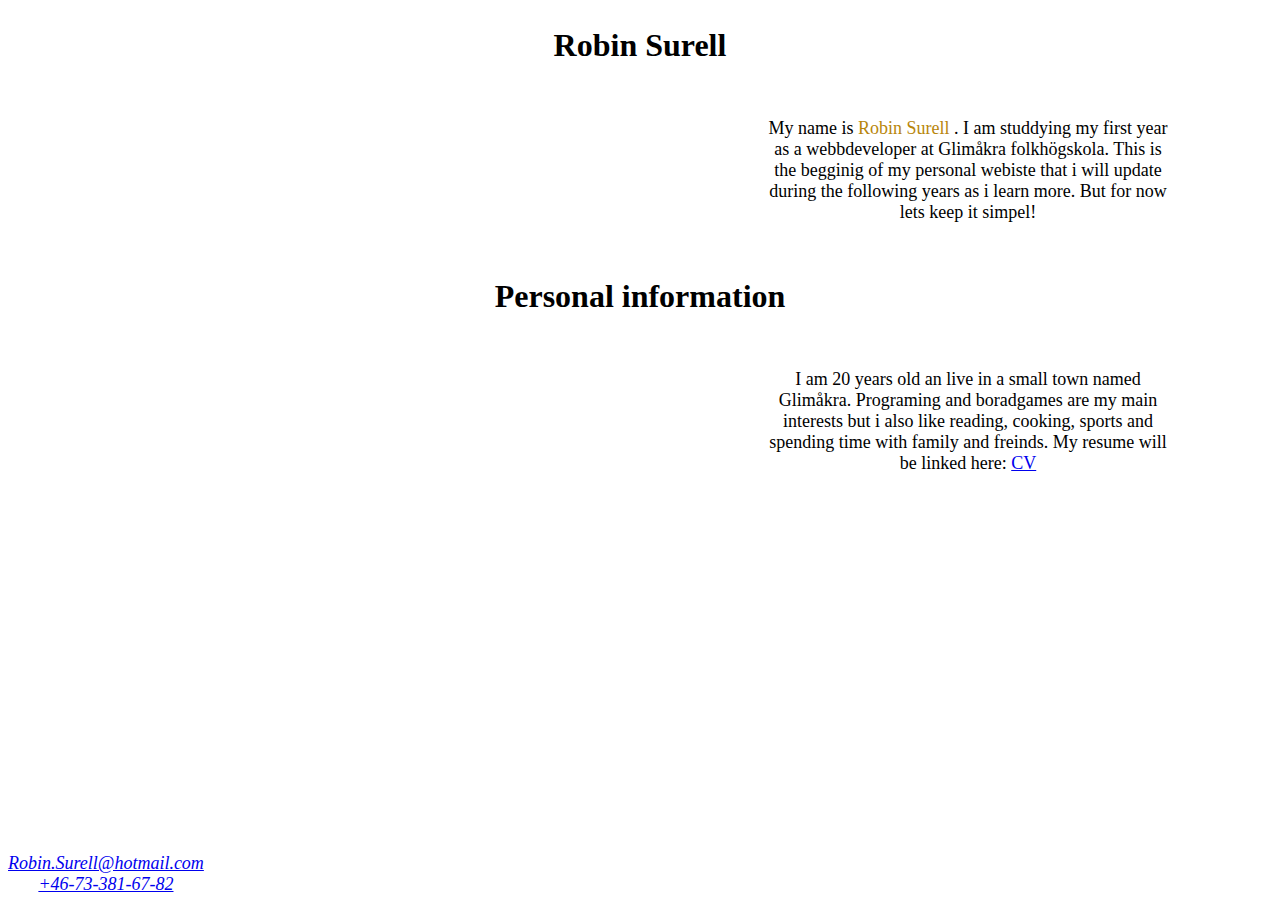
==== index.html @ 14194144 "Added links and contactinformation" ====
<!DOCTYPE html>
<html lang="en">

<head>
    <meta charset="UTF-8">
    <meta http-equiv="X-UA-Compatible" content="IE=edge">
    <meta name="viewport" content="width=device-width, initial-scale=1.0">
    <title>My personal website</title>
    <style>
        .h1 {

            font-family: 'Times New Roman', Times, serif;
            font-size: xx-large;
            text-align: center;
            margin-top: 50 px;


        }

        .p {
            font-family: 'Times New Roman', Times, serif;
            font-size: large;
            text-align: center;
        }

        .div {
            width: 400px;
            padding: 10px;
            margin: 20px;
            border: 15px cadetblue;
            margin-left: 750px;


        }

        .h2 {
            font-family: 'Times New Roman', Times, serif;
            font-size: xx-large;
            text-align: center;

        }

        .bottom {
            text-align: center;
            font-family: 'Times New Roman', Times, serif;
            font-size: large;
            position: absolute;
            bottom: 5px;
        }
    </style>
</head>

<body>

    <h2 class="h2">Robin Surell</h2>
    <div class="div">
        <p class="p">My name is <span style="color:darkgoldenrod">Robin Surell</span> . I am studdying my first year as
            a webbdeveloper at Glimåkra folkhögskola. This is the begginig of my personal webiste that i will update
            during the following years as i learn more. But for now lets keep it simpel! </p>
    </div>

    <h2 class="h2">Personal information</h2>

    <div class="div">
        <p class="p">I am 20 years old an live in a small town named Glimåkra. Programing and boradgames are my main interests but i also
            like reading, cooking, sports and spending time with family and freinds. My resume will be linked here: <a href="documents/CV kopia.docx" title="note! This will download the Document">CV</a></p>
    </div>





    <div>
        
        <address class="bottom">
            <a href="robin.surell@hotmail.com">Robin.Surell@hotmail.com</a>
            <br>
            <a href="+46-73-381-67-82">+46-73-381-67-82</a>
        </address>
    </div>
    

</body>

</html>
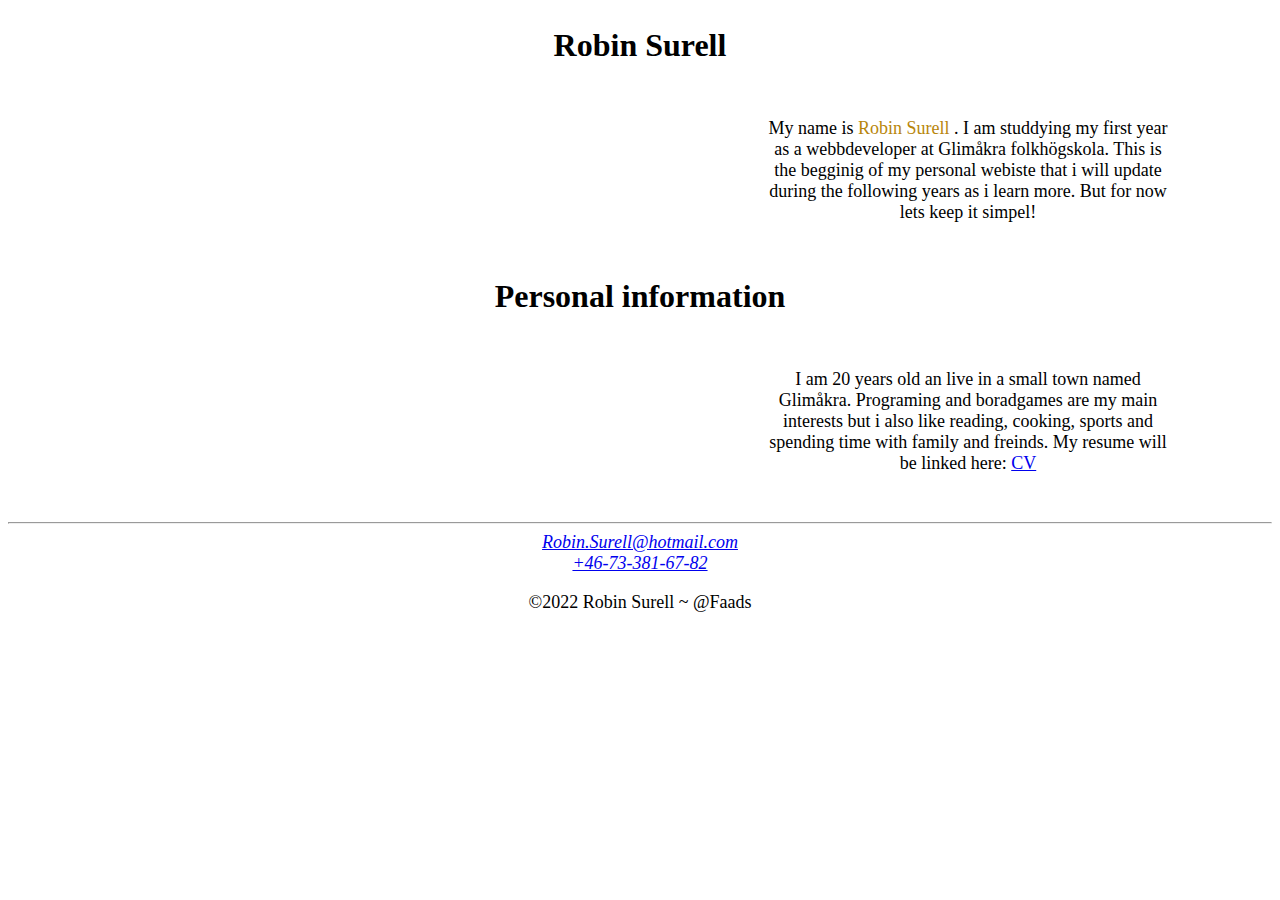
==== commit 89d201ba: "added a footer" ====
--- a/index.html
+++ b/index.html
@@ -44,9 +44,9 @@
             text-align: center;
             font-family: 'Times New Roman', Times, serif;
             font-size: large;
-            position: absolute;
-            bottom: 5px;
+              
         }
+        
     </style>
 </head>
 
@@ -62,23 +62,30 @@
     <h2 class="h2">Personal information</h2>
 
     <div class="div">
-        <p class="p">I am 20 years old an live in a small town named Glimåkra. Programing and boradgames are my main interests but i also
-            like reading, cooking, sports and spending time with family and freinds. My resume will be linked here: <a href="documents/CV kopia.docx" title="note! This will download the Document">CV</a></p>
+        <p class="p">I am 20 years old an live in a small town named Glimåkra. Programing and boradgames are my main
+            interests but i also
+            like reading, cooking, sports and spending time with family and freinds. My resume will be linked here: <a
+                href="documents/CV kopia.docx" title="note! This will download the Document">CV</a></p>
     </div>
 
 
 
 
 
-    <div>
-        
+
+
+    <hr>
+
+    <footer>
         <address class="bottom">
             <a href="robin.surell@hotmail.com">Robin.Surell@hotmail.com</a>
             <br>
             <a href="+46-73-381-67-82">+46-73-381-67-82</a>
         </address>
-    </div>
-    
+
+
+        <p class="bottom"> &copy;2022 Robin Surell ~ @Faads</p>
+    </footer>
 
 </body>
 
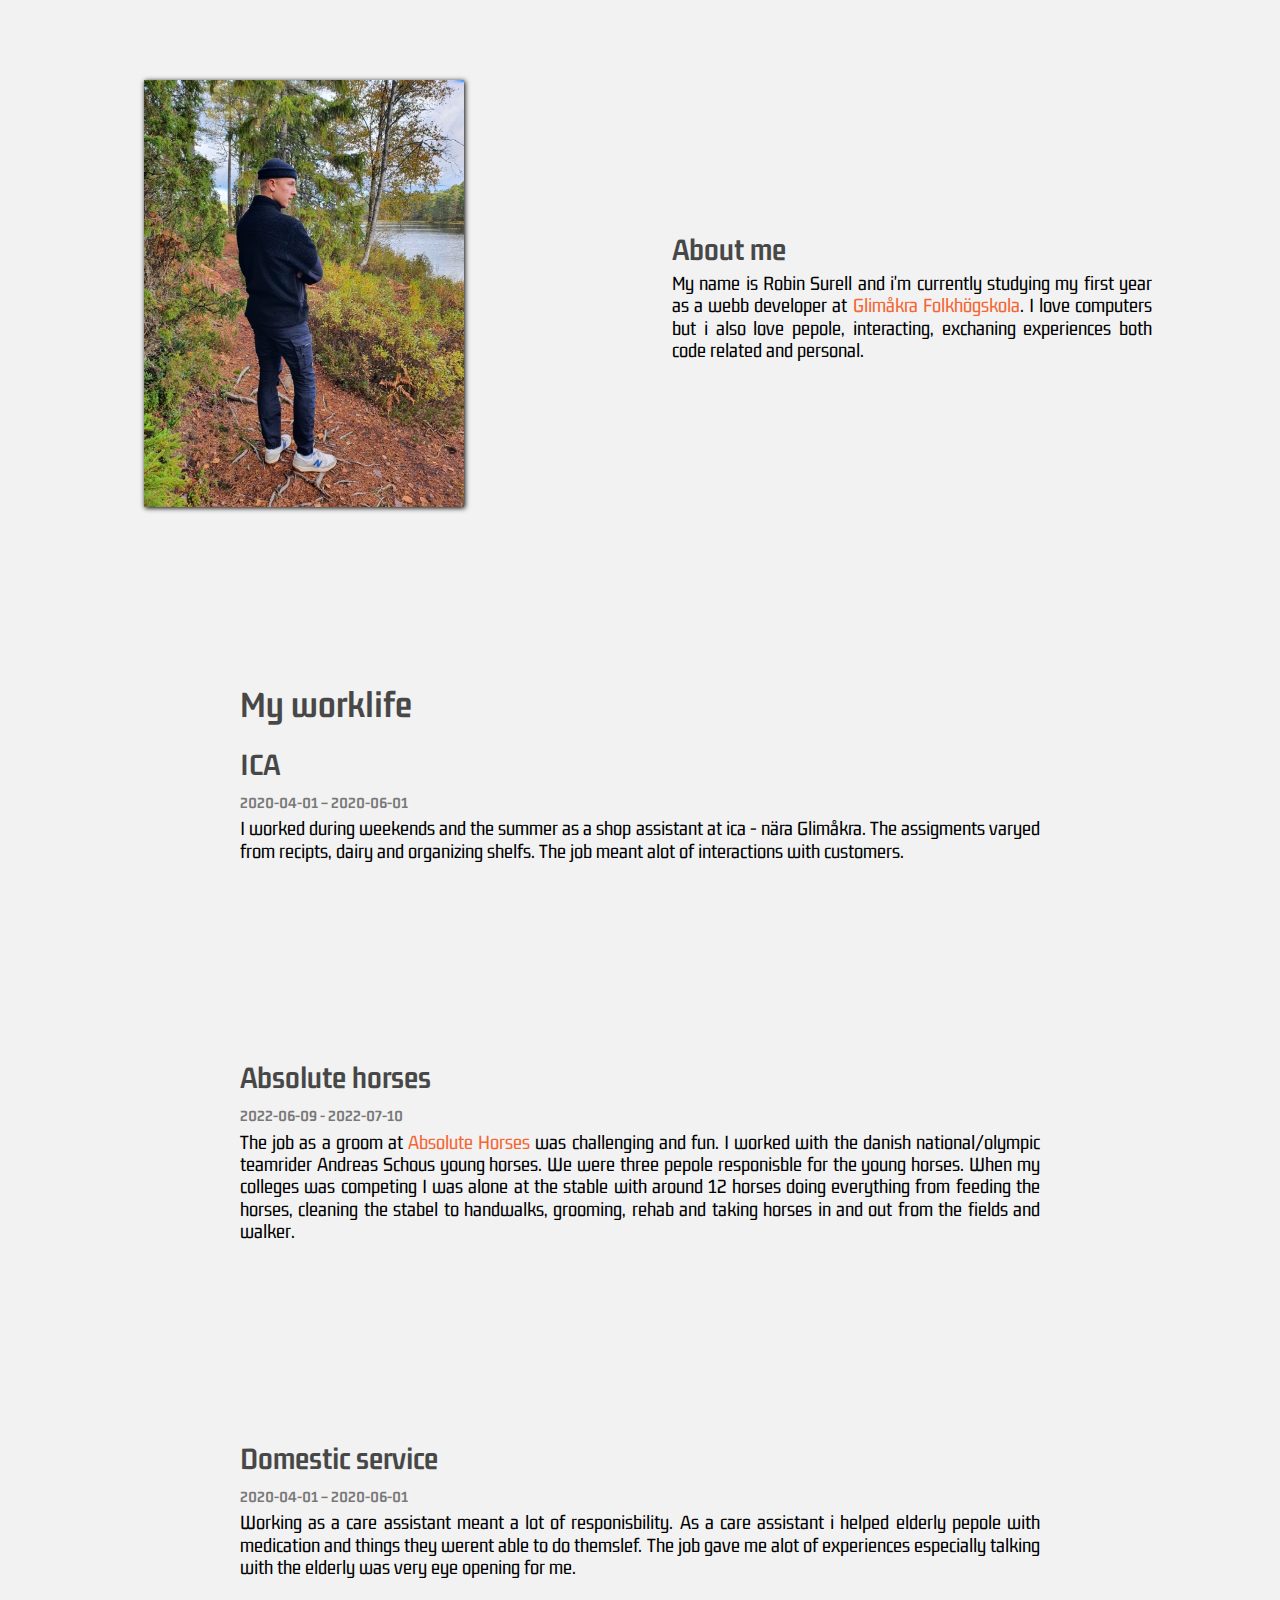
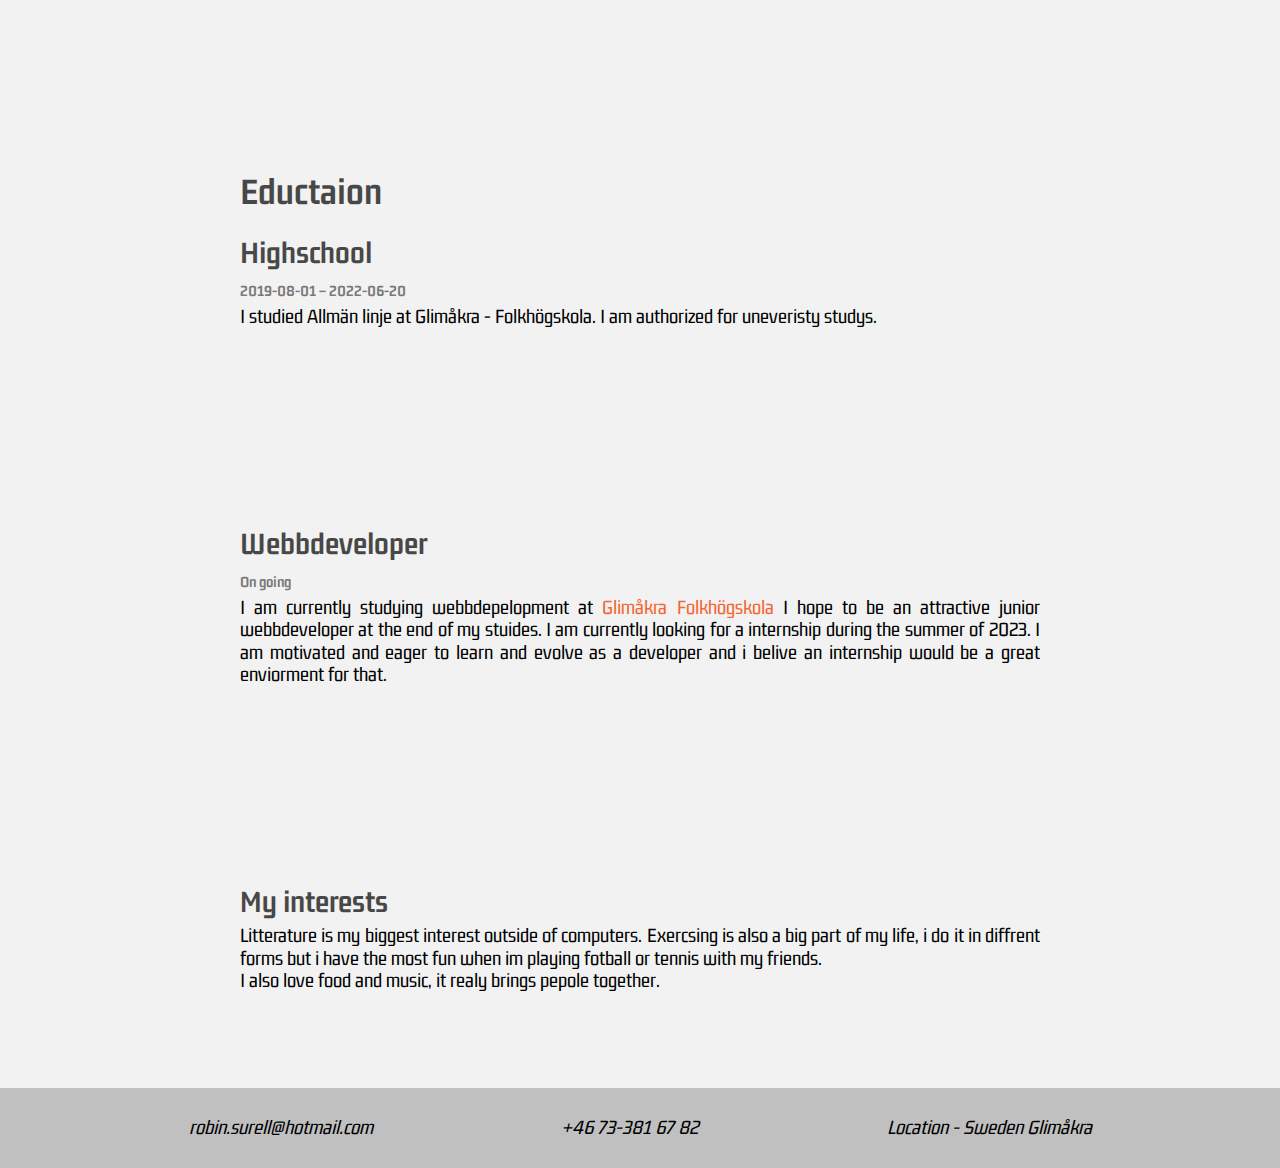
==== commit 44703c05: "final changes" ====
--- a/index.html
+++ b/index.html
@@ -5,86 +5,127 @@
     <meta charset="UTF-8">
     <meta http-equiv="X-UA-Compatible" content="IE=edge">
     <meta name="viewport" content="width=device-width, initial-scale=1.0">
-    <title>My personal website</title>
+    <title>Robin Surell</title>
+    <link rel="stylesheet" href="reset.css">
+    <link rel="stylesheet" href="css/style.css">
+
     <style>
-        .h1 {
+        @import url('https://fonts.googleapis.com/css2?family=Gemunu+Libre&display=swap');
 
-            font-family: 'Times New Roman', Times, serif;
-            font-size: xx-large;
-            text-align: center;
-            margin-top: 50 px;
-
-
+        body * {
+            font-family: 'Gemunu Libre', sans-serif;
         }
-
-        .p {
-            font-family: 'Times New Roman', Times, serif;
-            font-size: large;
-            text-align: center;
-        }
-
-        .div {
-            width: 400px;
-            padding: 10px;
-            margin: 20px;
-            border: 15px cadetblue;
-            margin-left: 750px;
-
-
-        }
-
-        .h2 {
-            font-family: 'Times New Roman', Times, serif;
-            font-size: xx-large;
-            text-align: center;
-
-        }
-
-        .bottom {
-            text-align: center;
-            font-family: 'Times New Roman', Times, serif;
-            font-size: large;
-              
-        }
-        
     </style>
-</head>
 
 <body>
 
-    <h2 class="h2">Robin Surell</h2>
-    <div class="div">
-        <p class="p">My name is <span style="color:darkgoldenrod">Robin Surell</span> . I am studdying my first year as
-            a webbdeveloper at Glimåkra folkhögskola. This is the begginig of my personal webiste that i will update
-            during the following years as i learn more. But for now lets keep it simpel! </p>
-    </div>
+    <header>
 
-    <h2 class="h2">Personal information</h2>
+        <div class="headerContainer">
 
-    <div class="div">
-        <p class="p">I am 20 years old an live in a small town named Glimåkra. Programing and boradgames are my main
-            interests but i also
-            like reading, cooking, sports and spending time with family and freinds. My resume will be linked here: <a
-                href="documents/CV kopia.docx" title="note! This will download the Document">CV</a></p>
-    </div>
+            <img src="documents/me.jpg" alt="En bild på mig i skogen">
+
+            <article class="headerChild">
+                <h3>About me</h3>
+                <p class="hero">My name is Robin Surell and i'm currently studying my first year as a webb developer at
+                    <a href="https://glimnet.se/pages/studera-hos-oss?id=216" target="_blank">Glimåkra Folkhögskola</a>.
+                    I love computers but i also love pepole, interacting, exchaning experiences both code related and
+                    personal.
+                </p>
+            </article>
+
+        </div>
+
+    </header>
+
+    <main>
+
+
+
+        <div class="headerContainer">
+            <article class="headerChild">
+                <h2>My worklife</h2>
+                <h3 class="upperCase">ica</h3>
+                <h4>2020-04-01 – 2020-06-01</h4>
+                <p>I worked during weekends and the summer as a shop assistant at ica - nära Glimåkra. The assigments
+                    varyed from recipts, dairy and organizing shelfs. The job meant alot of interactions with customers.
+                </p>
+            </article>
+        </div>
+
+        <div class="headerContainer">
+            <article class="headerChild">
+                <h3>Absolute horses</h3>
+                <h4>2022-06-09 - 2022-07-10</h4>
+                <p>The job as a groom at <a href="https://www.absolutehorses.dk/" target="_blank">Absolute Horses</a>
+                    was challenging
+                    and fun. I worked with the danish national/olympic teamrider Andreas Schous young horses. We were
+                    three pepole responisble for the young horses. When my colleges was competing I was alone at the
+                    stable with around 12 horses doing everything from feeding the horses, cleaning the stabel to
+                    handwalks, grooming, rehab and taking horses in and out from the fields and walker.</p>
+            </article>
+        </div>
+
+        <div class="headerContainer">
+            <article class="headerChild">
+                <h3>Domestic service</h3>
+                <h4>2020-04-01 – 2020-06-01</h4>
+                <p>Working as a care assistant meant a lot of responisbility. As a care assistant i helped elderly
+                    pepole
+                    with medication and things they werent able to do themslef. The job gave me alot of experiences
+                    especially talking with the elderly was very eye opening for me.</p>
+            </article>
+        </div>
+
+        <div class="headerContainer">
+            <article class="headerChild">
+                <h2>Eductaion</h2>
+                <h3>Highschool</h3>
+                <h4>2019-08-01 – 2022-06-20</h4>
+                <p>I studied Allmän linje at Glimåkra - Folkhögskola. I am authorized for uneveristy studys.</p>
+            </article>
+        </div>
+
+        <div class="headerContainer">
+            <article class="headerChild">
+                <h3>Webbdeveloper</h3>
+                <h4>On going</h4>
+                <p>I am currently studying webbdepelopment at <a href="https://glimnet.se/pages/studera-hos-oss?id=216"
+                        target="_blank">Glimåkra Folkhögskola</a> I hope to be an attractive junior webbdeveloper at the
+                    end of my stuides. I am currently looking for a internship during the summer of 2023. I am motivated
+                    and eager to learn and evolve as a developer and i belive an internship would be a great enviorment
+                    for that.</p>
+            </article>
+        </div>
 
 
 
 
+        <div class="headerContainer">
+            <article class="headerChild">
+                <h3>My interests</h3>
+                <p>Litterature is my biggest interest outside of computers. Exercsing is also a big part of my life, i
+                    do it in diffrent forms but i have the most fun when im playing fotball or tennis with my friends.
+                </p>
+                <p>I also love food and music, it realy brings pepole together.</p>
+            </article>
+        </div>
 
 
-
-    <hr>
+    </main>
 
     <footer>
-        <address class="bottom">
-            <a href="robin.surell@hotmail.com">Robin.Surell@hotmail.com</a>
-            <br>
-            <a href="+46-73-381-67-82">+46-73-381-67-82</a>
-        </address>
+
+        <div class="footerContainer">
+
+            <p>robin.surell@hotmail.com</p>
+            <p>+46 73-381 67 82</p>
+            <p>Location - Sweden Glimåkra</p>
 
 
-        <p class="bottom"> &copy;2022 Robin Surell ~ @Faads</p>
+        </div>
+
+
     </footer>
 
 </body>
--- a/css/style.css
+++ b/css/style.css
@@ -0,0 +1,104 @@
+
+body {
+    background-color: rgb(242, 242, 242);
+    margin: 0;
+    padding: 0;
+    box-sizing: border-box;
+    }
+
+    body * {
+        margin: 0;
+        padding: 0;
+        box-sizing: border-box;
+        text-align: justify;
+        
+    }
+    
+    img {
+        width: 20rem;
+        margin: 5rem 7rem;
+        box-shadow: 1px 1px 5px;
+    }
+
+    h2 {
+        font-size: 2.4rem;
+        padding-bottom: 1rem;
+        opacity: 70%;
+    }
+    
+    h3 {
+        font-size: 2rem;
+        padding: .4rem 0;
+        opacity: 70%;
+    }
+
+    a {
+        text-decoration: none;
+        color: rgb(244, 102, 50);
+    }
+
+    a:hover {
+        opacity: 50%;
+        text-decoration: underline;
+    }
+
+    .center {
+        text-align: center;
+        padding-top: 6rem;
+    }    
+    
+    .headerContainer {
+        display: flex;
+        justify-content: center;
+        align-items: center;
+        
+    }
+    
+    .headerChild {
+        display: flex;
+        flex-direction: column;
+        
+    }
+    
+    div p {
+        width: 50rem;
+        line-height: 1.4rem;
+        font-size: 1.3rem;
+    
+    }
+ 
+    .hero {
+        width: 30rem;
+    }
+
+    article {
+        padding: 6rem;
+    }
+
+    .upperCase {
+        text-transform: uppercase;
+    }
+
+    h4 {
+        padding:.4rem 0;
+        opacity: 50%;
+    }
+
+    .footerContainer{
+        height: 5rem;
+        display: flex;
+        justify-content: space-evenly;
+        align-items: center;
+    }
+
+    .footerContainer p {
+        width: auto;
+        font-style: italic;
+    }
+
+    footer {
+        background-color: rgb(193, 192, 192);
+        margin: 0;
+        padding: 0;
+    }
+    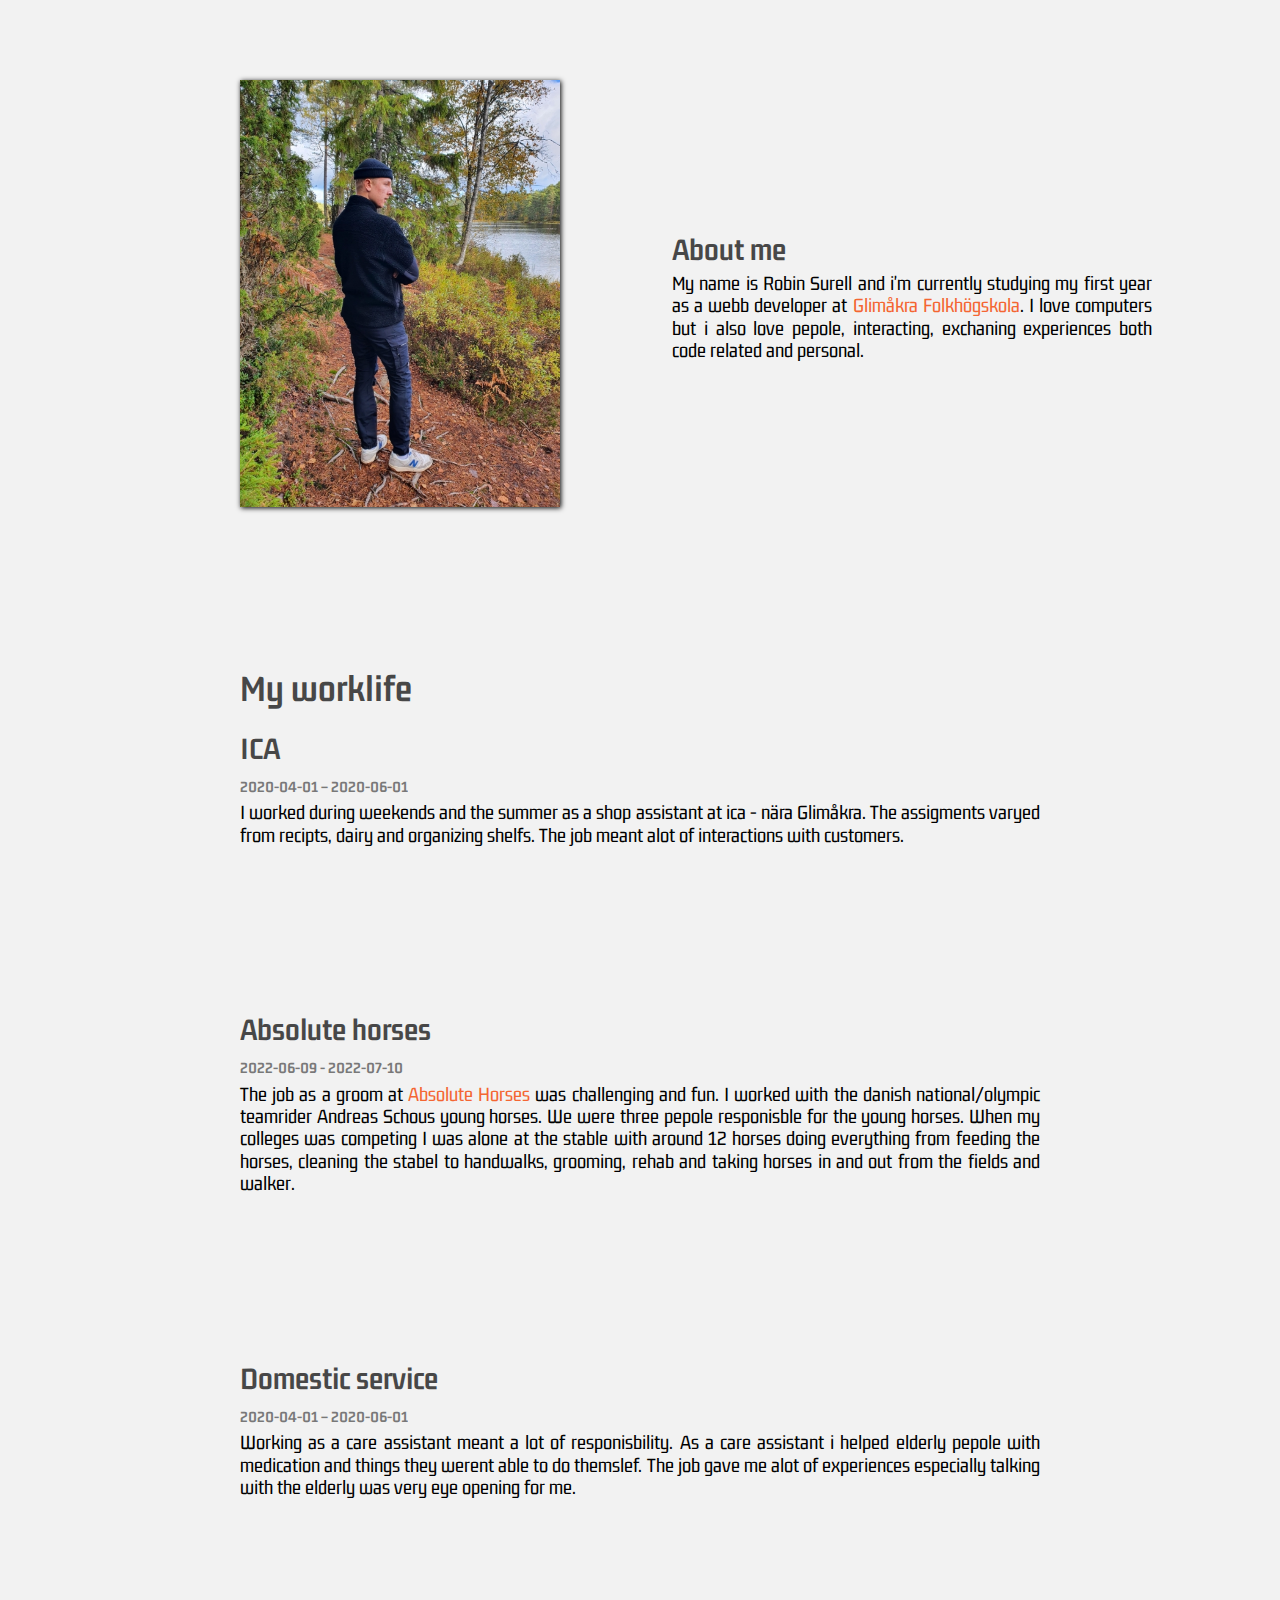
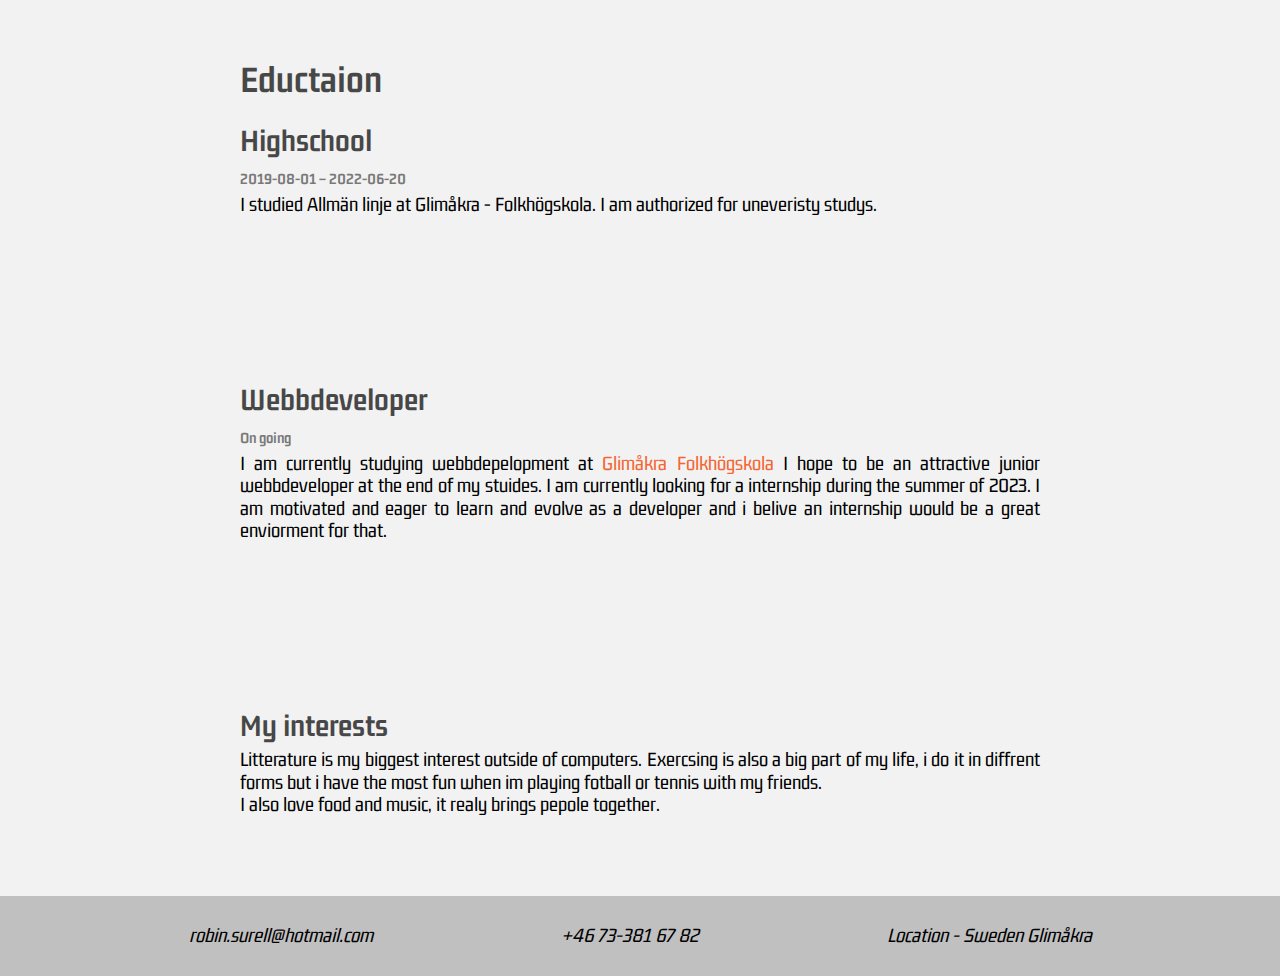
==== commit 225304fe: "added media quarys" ====
--- a/index.html
+++ b/index.html
@@ -43,7 +43,7 @@
 
 
         <div class="headerContainer">
-            <article class="headerChild">
+            <article class="headerChild padding">
                 <h2>My worklife</h2>
                 <h3 class="upperCase">ica</h3>
                 <h4>2020-04-01 – 2020-06-01</h4>
@@ -53,7 +53,7 @@
             </article>
         </div>
 
-        <div class="headerContainer">
+        <div class="headerContainer padding">
             <article class="headerChild">
                 <h3>Absolute horses</h3>
                 <h4>2022-06-09 - 2022-07-10</h4>
@@ -67,7 +67,7 @@
         </div>
 
         <div class="headerContainer">
-            <article class="headerChild">
+            <article class="headerChild padding">
                 <h3>Domestic service</h3>
                 <h4>2020-04-01 – 2020-06-01</h4>
                 <p>Working as a care assistant meant a lot of responisbility. As a care assistant i helped elderly
@@ -78,7 +78,7 @@
         </div>
 
         <div class="headerContainer">
-            <article class="headerChild">
+            <article class="headerChild padding">
                 <h2>Eductaion</h2>
                 <h3>Highschool</h3>
                 <h4>2019-08-01 – 2022-06-20</h4>
@@ -87,7 +87,7 @@
         </div>
 
         <div class="headerContainer">
-            <article class="headerChild">
+            <article class="headerChild padding">
                 <h3>Webbdeveloper</h3>
                 <h4>On going</h4>
                 <p>I am currently studying webbdepelopment at <a href="https://glimnet.se/pages/studera-hos-oss?id=216"
@@ -102,7 +102,7 @@
 
 
         <div class="headerContainer">
-            <article class="headerChild">
+            <article class="headerChild padding">
                 <h3>My interests</h3>
                 <p>Litterature is my biggest interest outside of computers. Exercsing is also a big part of my life, i
                     do it in diffrent forms but i have the most fun when im playing fotball or tennis with my friends.
--- a/css/style.css
+++ b/css/style.css
@@ -49,13 +49,17 @@
     
     .headerContainer {
         display: flex;
+        flex-wrap: wrap;
         justify-content: center;
         align-items: center;
         
     }
     
+    
+
     .headerChild {
         display: flex;
+        flex-wrap: wrap;
         flex-direction: column;
         
     }
@@ -71,8 +75,8 @@
         width: 30rem;
     }
 
-    article {
-        padding: 6rem;
+    .padding {
+        padding: 5rem;
     }
 
     .upperCase {
@@ -101,4 +105,18 @@
         margin: 0;
         padding: 0;
     }
-    +    
+    @media screen and (max-width: 970px) {
+        article p {
+            width: 20rem;
+        }
+
+        .headerChild p {
+            width: 25rem;
+        }
+
+        .footerContainer {
+            display: flex;
+            flex-wrap: wrap;
+        }
+    }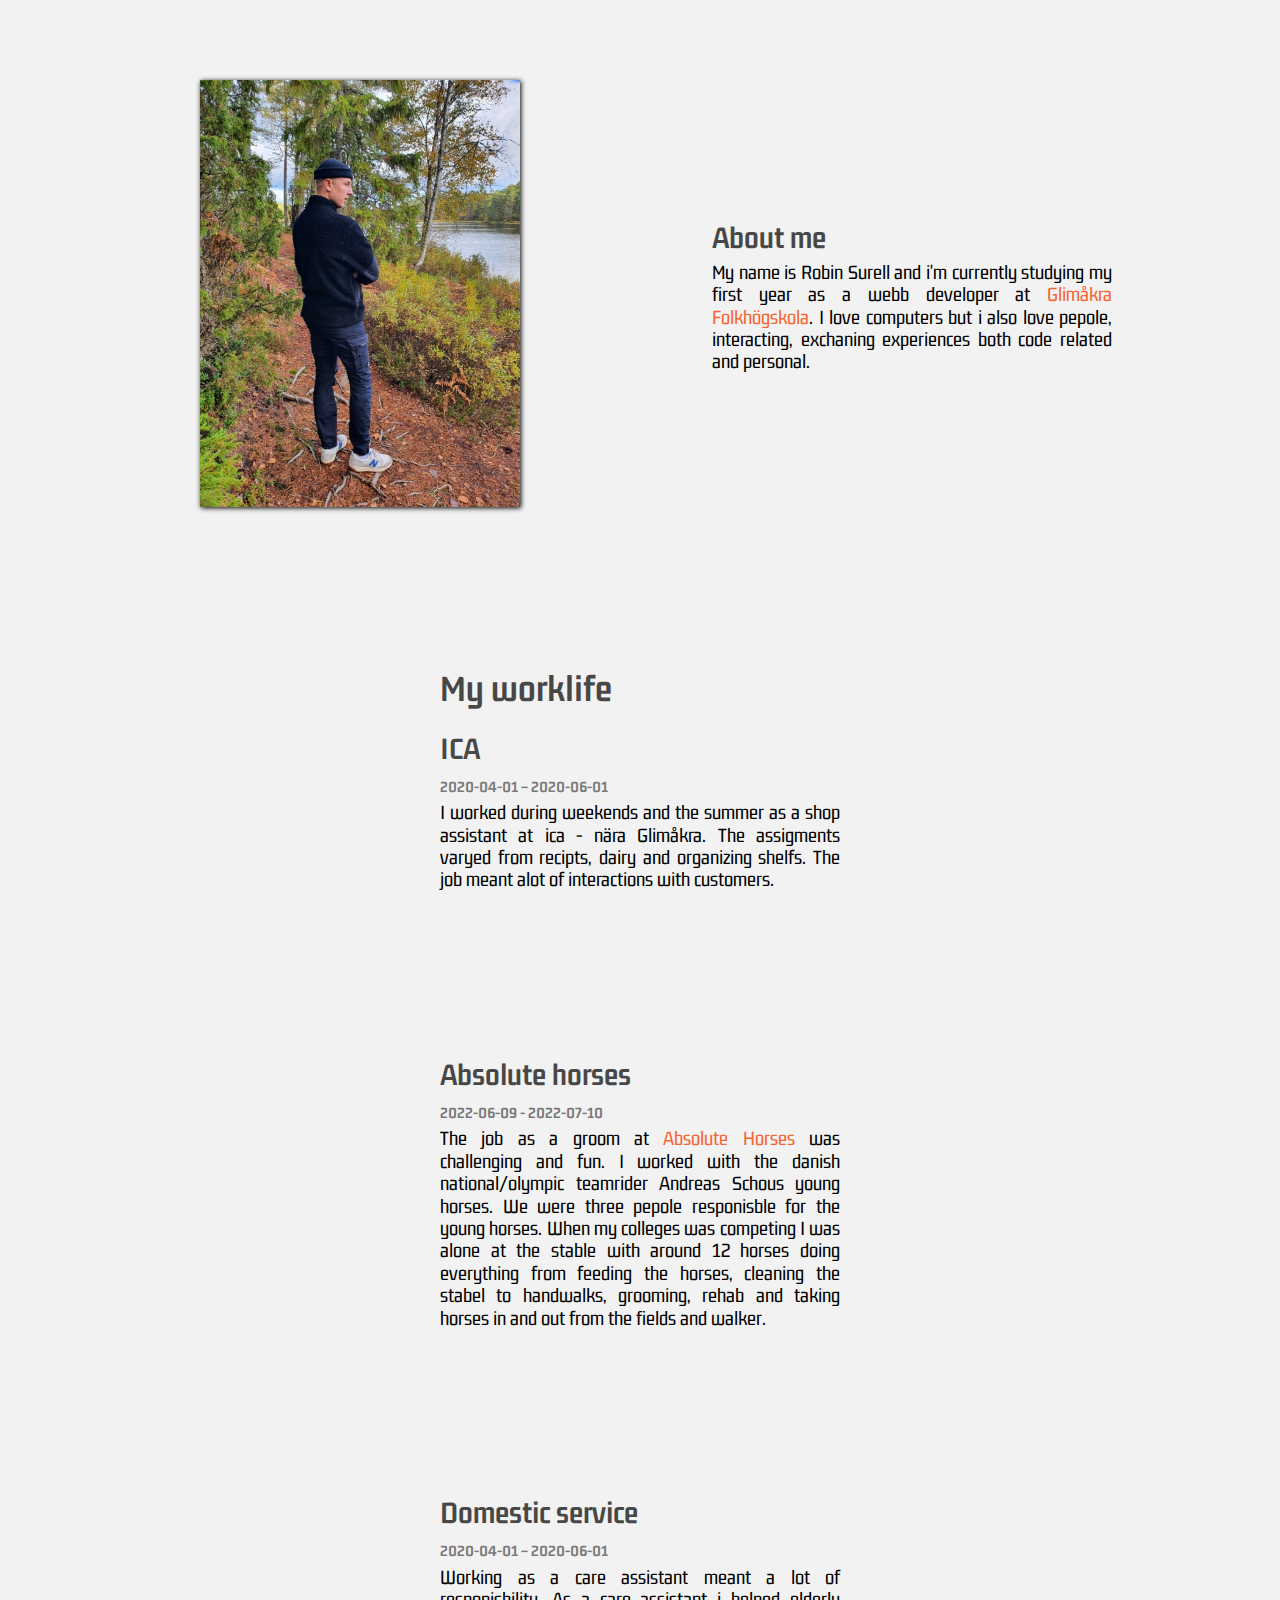
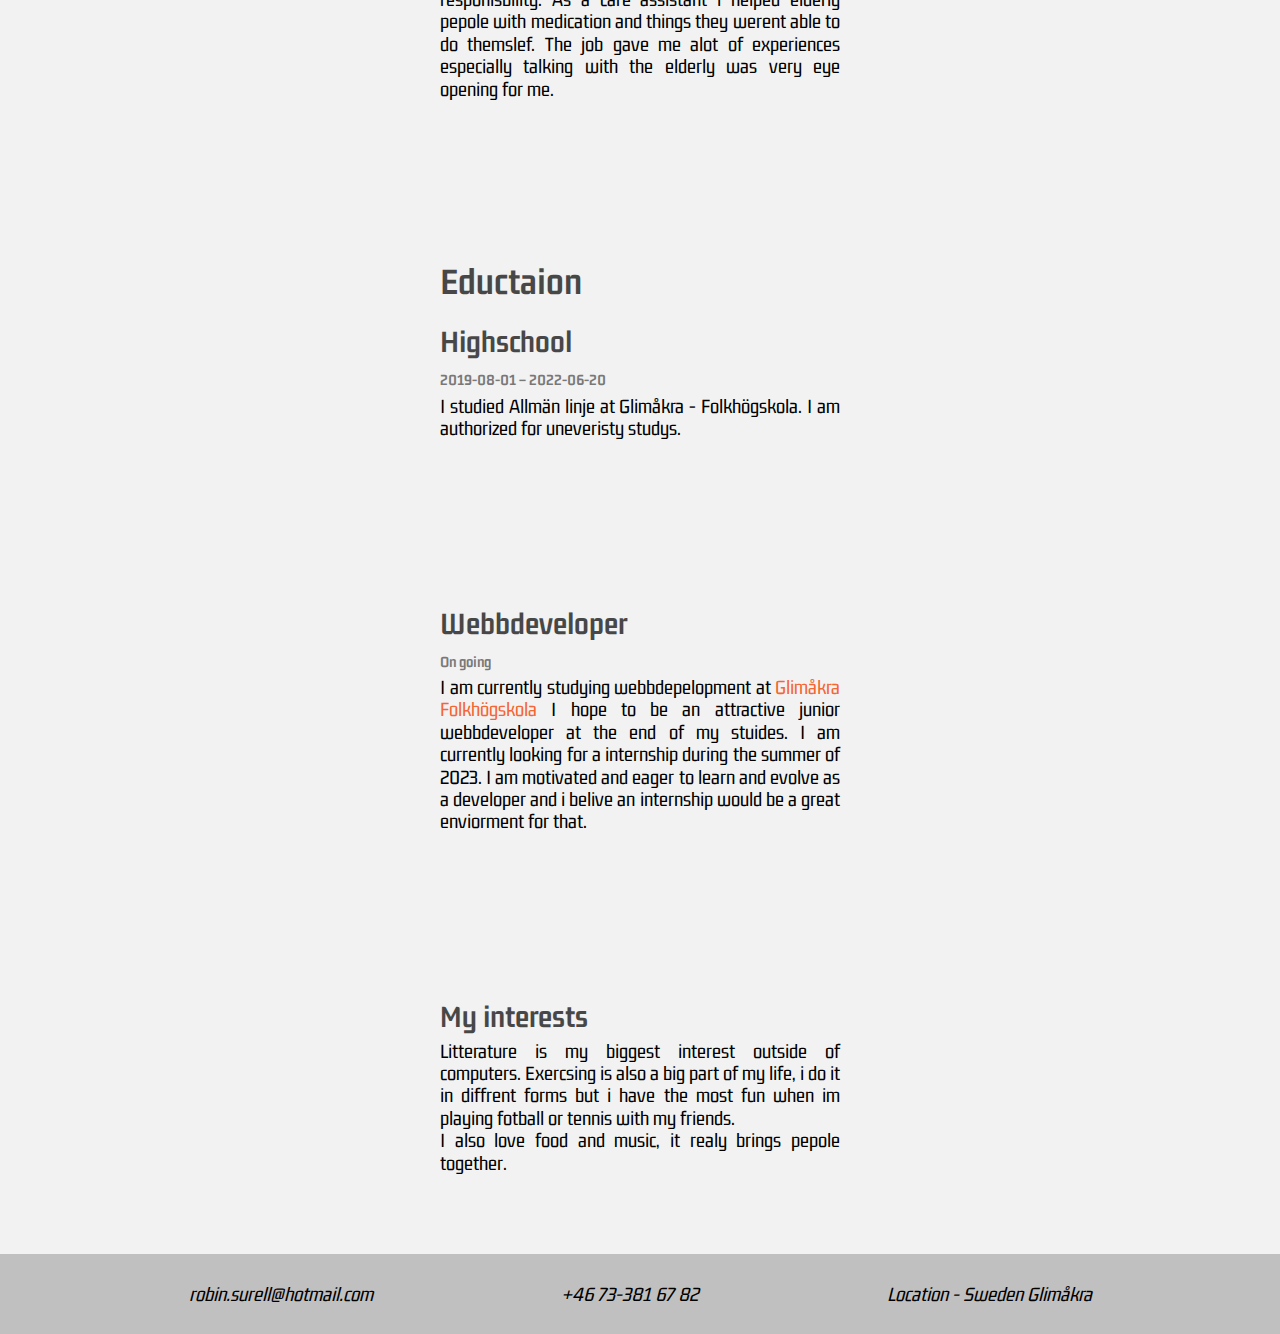
==== commit b8e93232: "Improved mobil view" ====
--- a/index.html
+++ b/index.html
@@ -8,6 +8,10 @@
     <title>Robin Surell</title>
     <link rel="stylesheet" href="reset.css">
     <link rel="stylesheet" href="css/style.css">
+    <meta name="keywords" content="Robin Surell">
+    <meta name="description" content="A page about me">
+    
+    <link rel="shortcut icon" href="svg/favicon-32x32.png" type="image/x-icon">
 
     <style>
         @import url('https://fonts.googleapis.com/css2?family=Gemunu+Libre&display=swap');
@@ -15,9 +19,12 @@
         body * {
             font-family: 'Gemunu Libre', sans-serif;
         }
+        
     </style>
 
+    
 <body>
+    
 
     <header>
 
@@ -25,7 +32,7 @@
 
             <img src="documents/me.jpg" alt="En bild på mig i skogen">
 
-            <article class="headerChild">
+            <article class="headerChild padding">
                 <h3>About me</h3>
                 <p class="hero">My name is Robin Surell and i'm currently studying my first year as a webb developer at
                     <a href="https://glimnet.se/pages/studera-hos-oss?id=216" target="_blank">Glimåkra Folkhögskola</a>.
--- a/css/style.css
+++ b/css/style.css
@@ -91,6 +91,7 @@
     .footerContainer{
         height: 5rem;
         display: flex;
+        flex-wrap: wrap;
         justify-content: space-evenly;
         align-items: center;
     }
@@ -106,17 +107,34 @@
         padding: 0;
     }
     
-    @media screen and (max-width: 970px) {
-        article p {
-            width: 20rem;
-        }
-
+    @media screen and (max-width: 1570px) {
+      
         .headerChild p {
             width: 25rem;
         }
 
-        .footerContainer {
+        .headerContainer {
             display: flex;
             flex-wrap: wrap;
         }
-    }+
+        
+       
+    }
+
+    @media screen and (max-width: 970px) {
+
+        .headerChild p {
+            width: 100%;
+        }
+
+    }
+   
+    @media screen and (max-width: 450px) {
+
+        article p {
+            text-align: left;
+        }
+
+    }
+   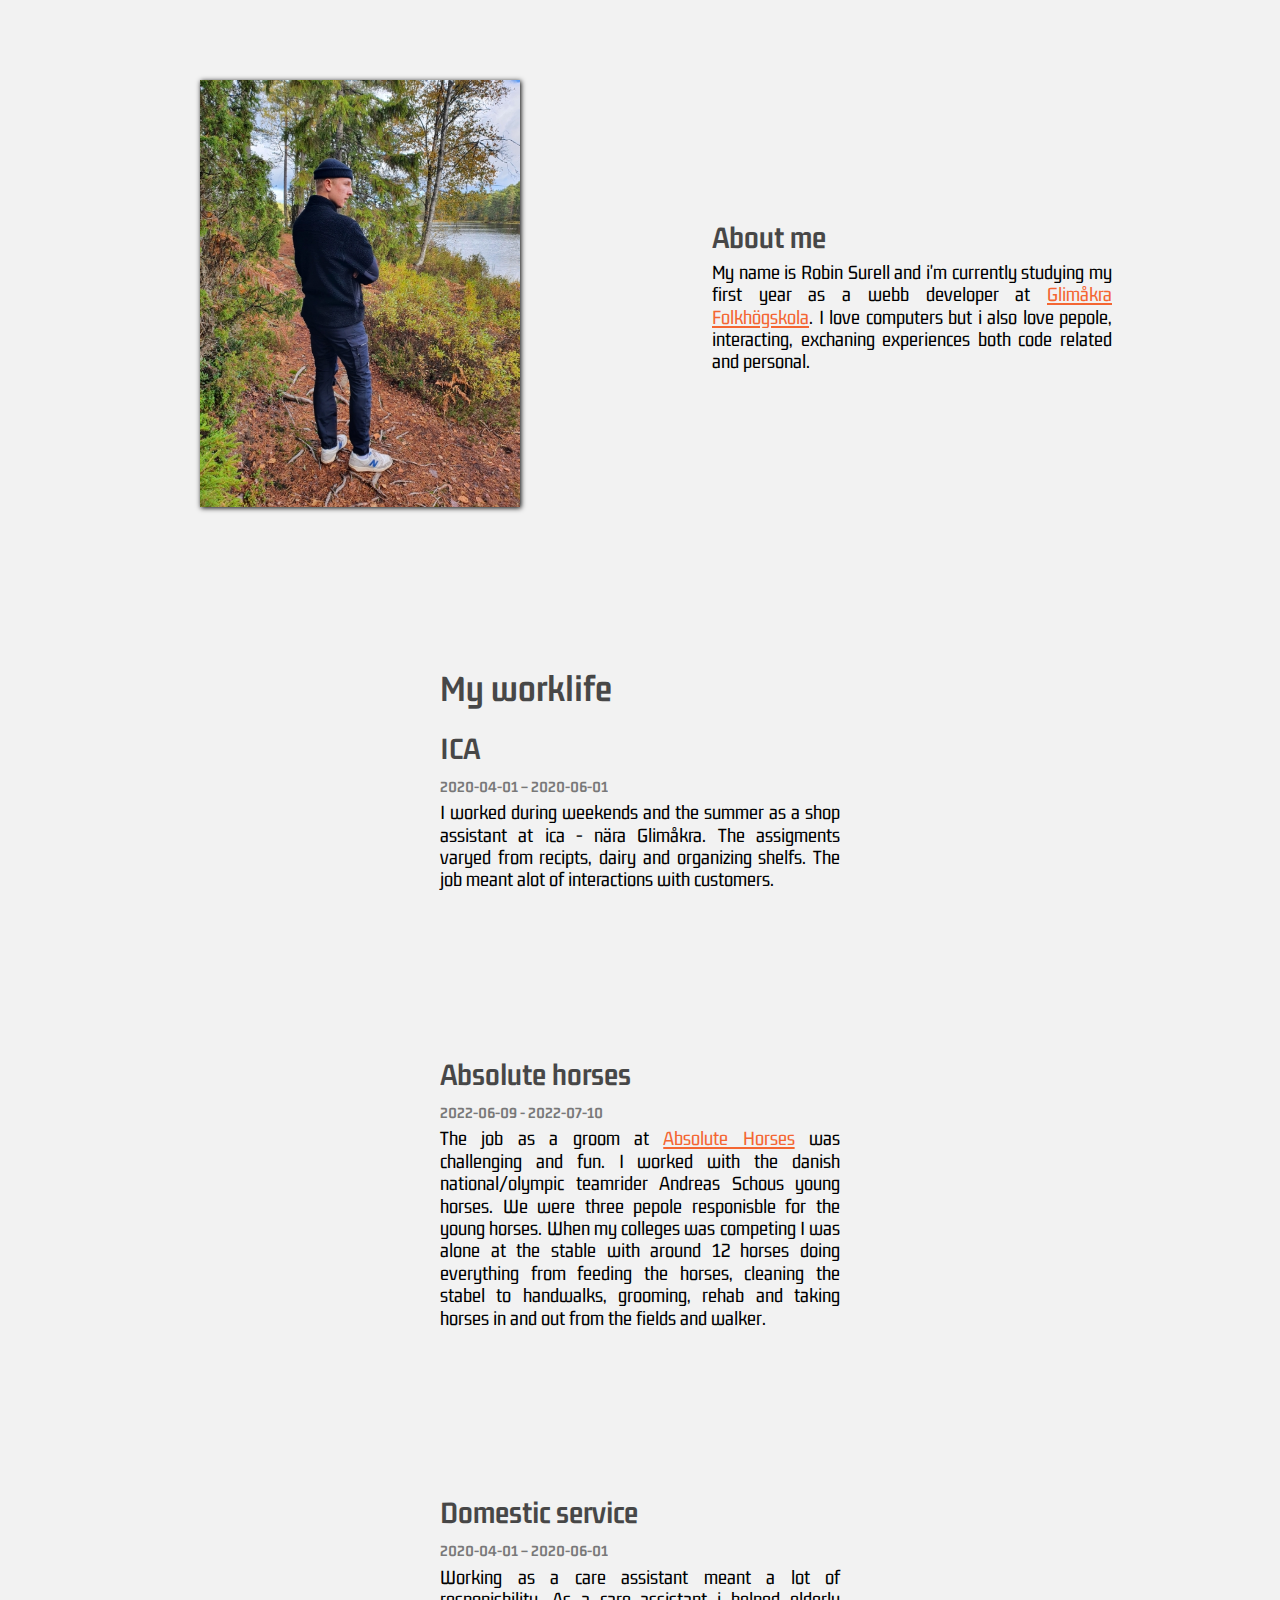
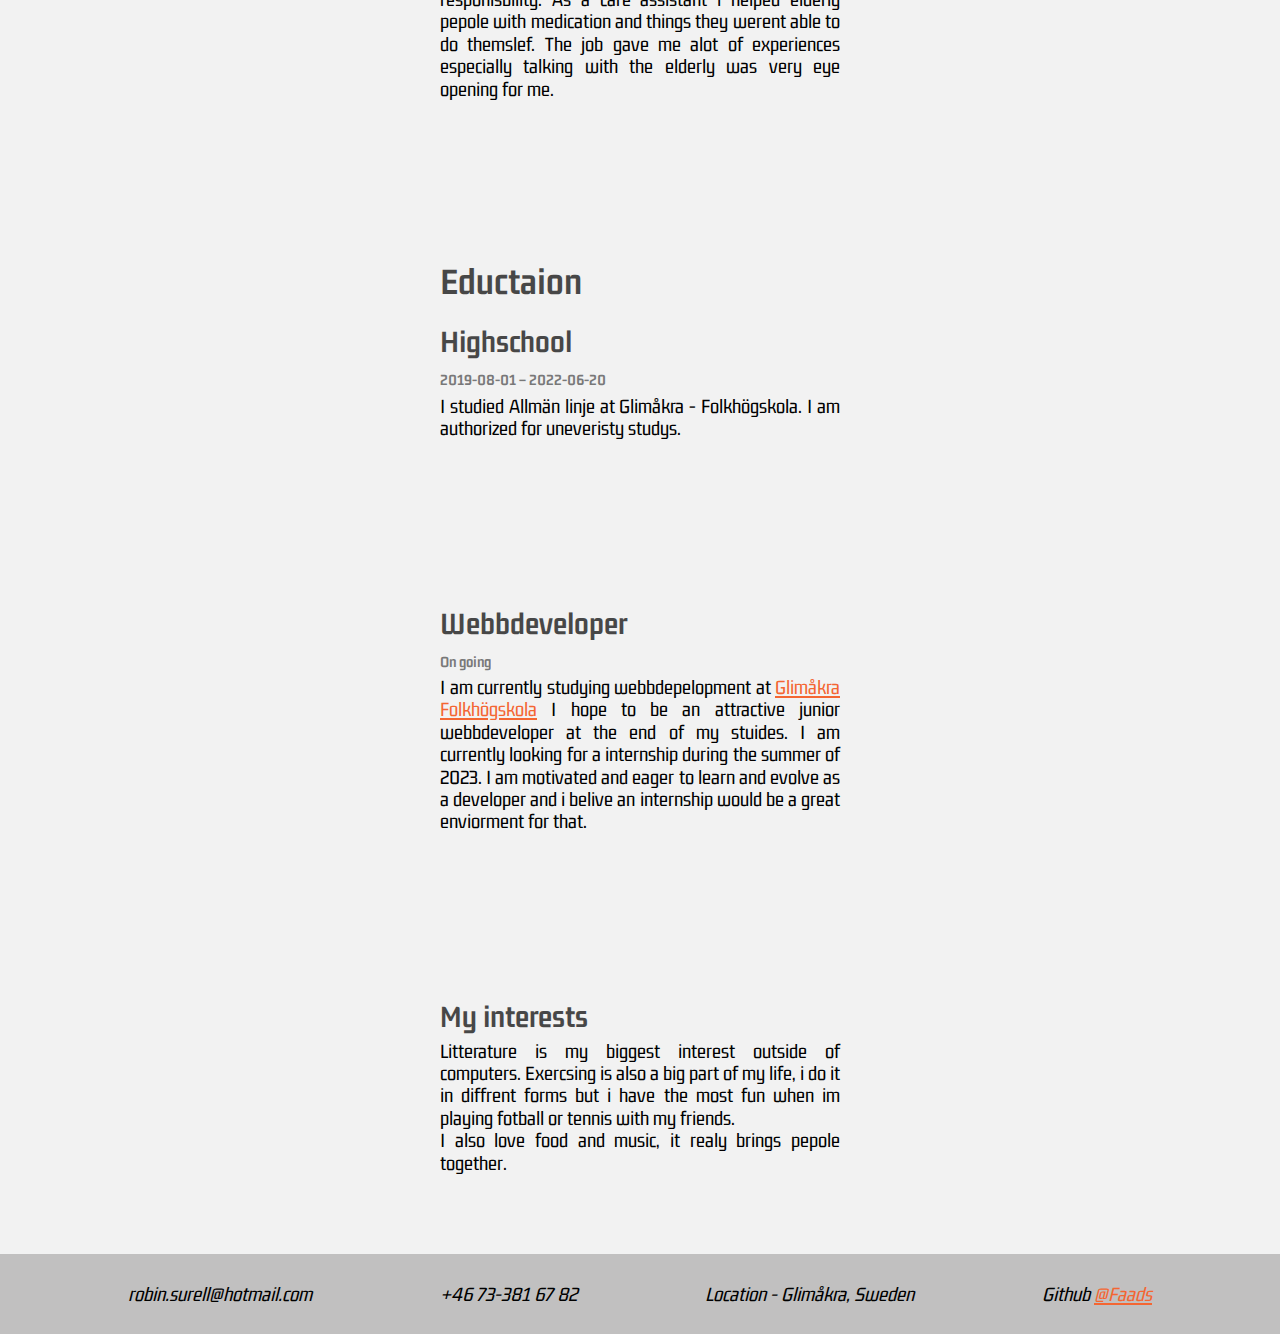
==== commit 99e5a4e6: "added underlines to links" ====
--- a/index.html
+++ b/index.html
@@ -127,7 +127,8 @@
 
             <p>robin.surell@hotmail.com</p>
             <p>+46 73-381 67 82</p>
-            <p>Location - Sweden Glimåkra</p>
+            <p>Location - Glimåkra, Sweden</p>
+            <p>Github <a href="https://github.com/Faads" target="_blank">@Faads</a></p>
 
 
         </div>
--- a/css/style.css
+++ b/css/style.css
@@ -33,9 +33,11 @@
     }
 
     a {
-        text-decoration: none;
+        text-decoration: underline;
         color: rgb(244, 102, 50);
     }
+
+  
 
     a:hover {
         opacity: 50%;
@@ -125,7 +127,7 @@
     @media screen and (max-width: 970px) {
 
         .headerChild p {
-            width: 100%;
+            width: 20rem;
         }
 
     }
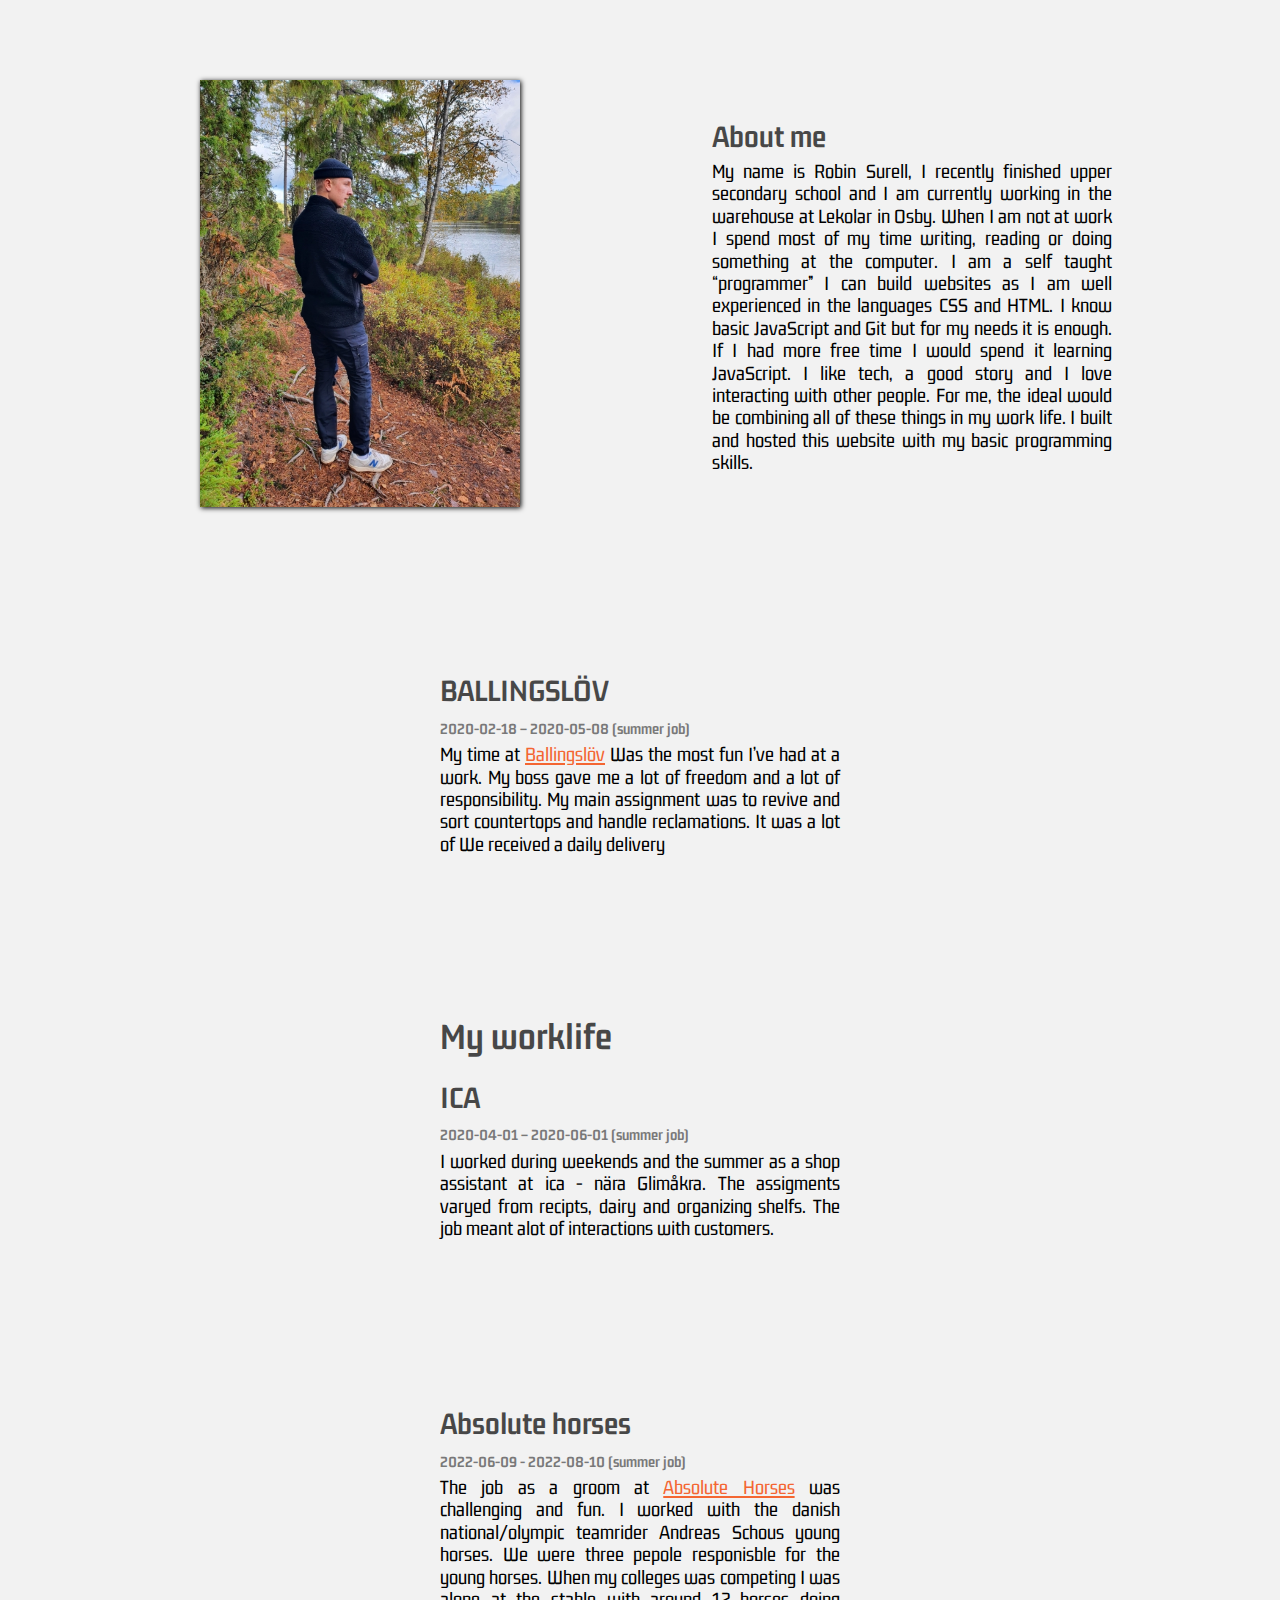
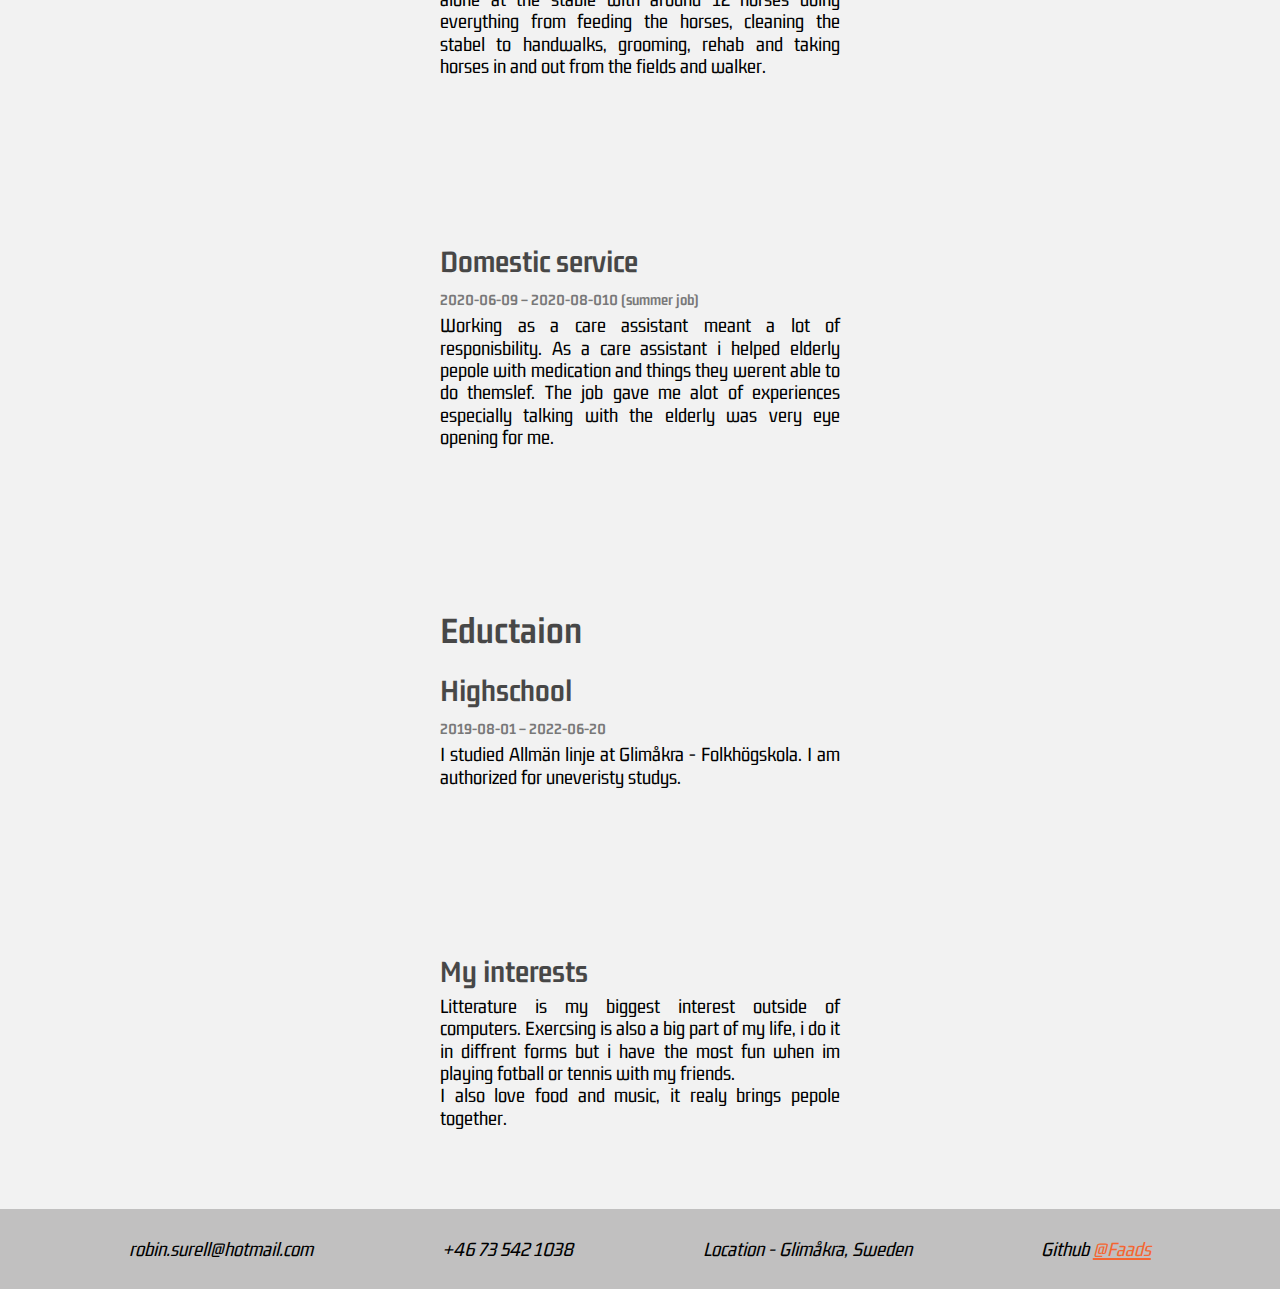
==== commit 673d3a89: "changed text" ====
--- a/index.html
+++ b/index.html
@@ -34,10 +34,11 @@
 
             <article class="headerChild padding">
                 <h3>About me</h3>
-                <p class="hero">My name is Robin Surell and i'm currently studying my first year as a webb developer at
-                    <a href="https://glimnet.se/pages/studera-hos-oss?id=216" target="_blank">Glimåkra Folkhögskola</a>.
-                    I love computers but i also love pepole, interacting, exchaning experiences both code related and
-                    personal.
+                <p class="hero">My name is Robin Surell, I recently finished upper secondary school and I am currently working in the warehouse at Lekolar in Osby. When I am not at work I spend most of my time writing, reading or doing something at the computer.
+                     I am a self taught “programmer” I can build websites as I am well experienced in the languages CSS and HTML. I know basic JavaScript and Git but for my needs it is enough.
+                      If I had more free time I would spend it learning JavaScript. I like tech, a good story and I love interacting with other people. 
+                      For me, the ideal would be combining all of these things in my work life. 
+                      I built and hosted this website with my basic programming skills.
                 </p>
             </article>
 
@@ -47,13 +48,22 @@
 
     <main>
 
+        <div class="headerContainer">
+            <article class="headerChild padding">
+                <h3 class="upperCase">Ballingslöv</h3>
+                <h4>2020-02-18 – 2020-05-08 (summer job)</h4>
+                <p> My time at <a href="https://www.ballingslov.se/" target="_blank">Ballingslöv</a> Was the most fun  I’ve had at a work. My boss gave me a lot of freedom and a lot of responsibility. My main assignment was to revive and sort countertops and handle reclamations. It was a lot of  We received a daily delivery 
+                </p>
+            </article>
+        </div>
+
 
 
         <div class="headerContainer">
             <article class="headerChild padding">
                 <h2>My worklife</h2>
                 <h3 class="upperCase">ica</h3>
-                <h4>2020-04-01 – 2020-06-01</h4>
+                <h4>2020-04-01 – 2020-06-01 (summer job)</h4>
                 <p>I worked during weekends and the summer as a shop assistant at ica - nära Glimåkra. The assigments
                     varyed from recipts, dairy and organizing shelfs. The job meant alot of interactions with customers.
                 </p>
@@ -63,7 +73,7 @@
         <div class="headerContainer padding">
             <article class="headerChild">
                 <h3>Absolute horses</h3>
-                <h4>2022-06-09 - 2022-07-10</h4>
+                <h4>2022-06-09 - 2022-08-10 (summer job)</h4>
                 <p>The job as a groom at <a href="https://www.absolutehorses.dk/" target="_blank">Absolute Horses</a>
                     was challenging
                     and fun. I worked with the danish national/olympic teamrider Andreas Schous young horses. We were
@@ -76,7 +86,7 @@
         <div class="headerContainer">
             <article class="headerChild padding">
                 <h3>Domestic service</h3>
-                <h4>2020-04-01 – 2020-06-01</h4>
+                <h4>2020-06-09 – 2020-08-010 (summer job)</h4>
                 <p>Working as a care assistant meant a lot of responisbility. As a care assistant i helped elderly
                     pepole
                     with medication and things they werent able to do themslef. The job gave me alot of experiences
@@ -93,19 +103,7 @@
             </article>
         </div>
 
-        <div class="headerContainer">
-            <article class="headerChild padding">
-                <h3>Webbdeveloper</h3>
-                <h4>On going</h4>
-                <p>I am currently studying webbdepelopment at <a href="https://glimnet.se/pages/studera-hos-oss?id=216"
-                        target="_blank">Glimåkra Folkhögskola</a> I hope to be an attractive junior webbdeveloper at the
-                    end of my stuides. I am currently looking for a internship during the summer of 2023. I am motivated
-                    and eager to learn and evolve as a developer and i belive an internship would be a great enviorment
-                    for that.</p>
-            </article>
-        </div>
-
-
+       
 
 
         <div class="headerContainer">
@@ -126,7 +124,7 @@
         <div class="footerContainer">
 
             <p>robin.surell@hotmail.com</p>
-            <p>+46 73-381 67 82</p>
+            <p>+46 73 542 1038</p>
             <p>Location - Glimåkra, Sweden</p>
             <p>Github <a href="https://github.com/Faads" target="_blank">@Faads</a></p>
 
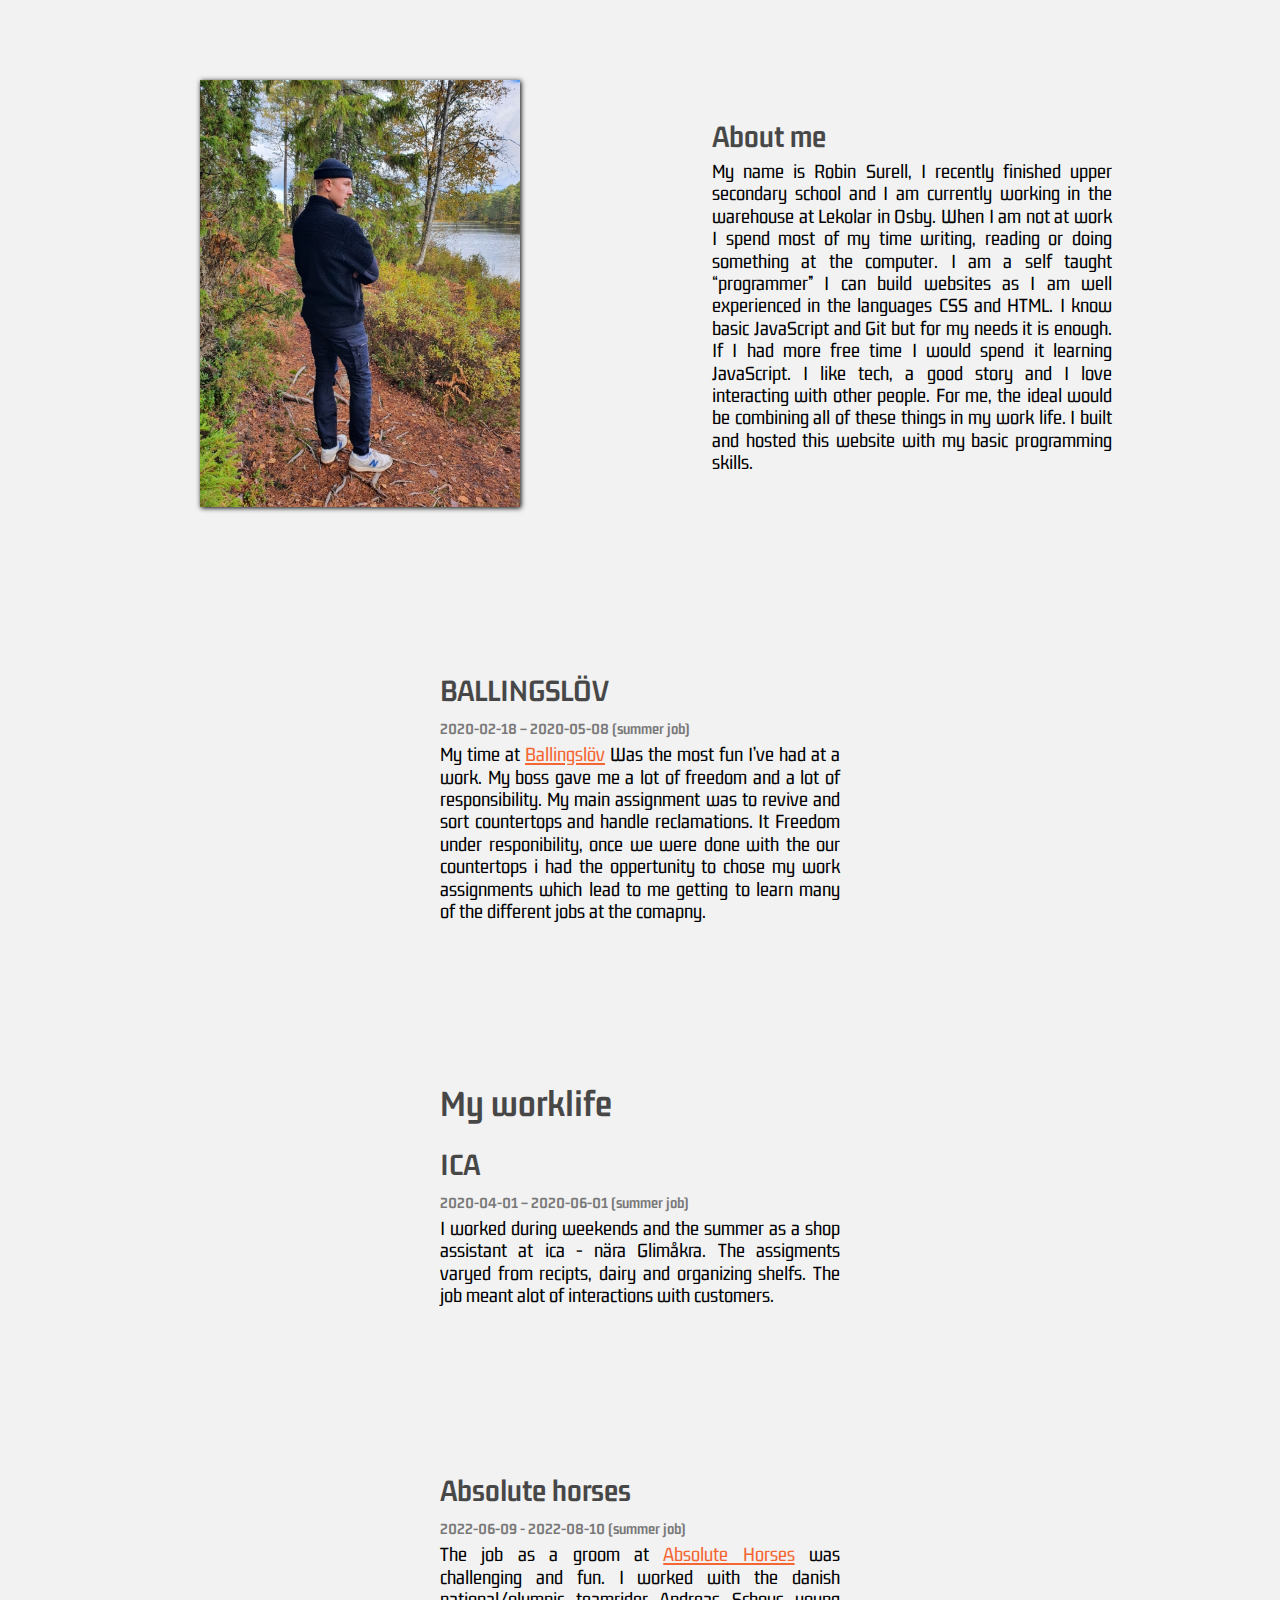
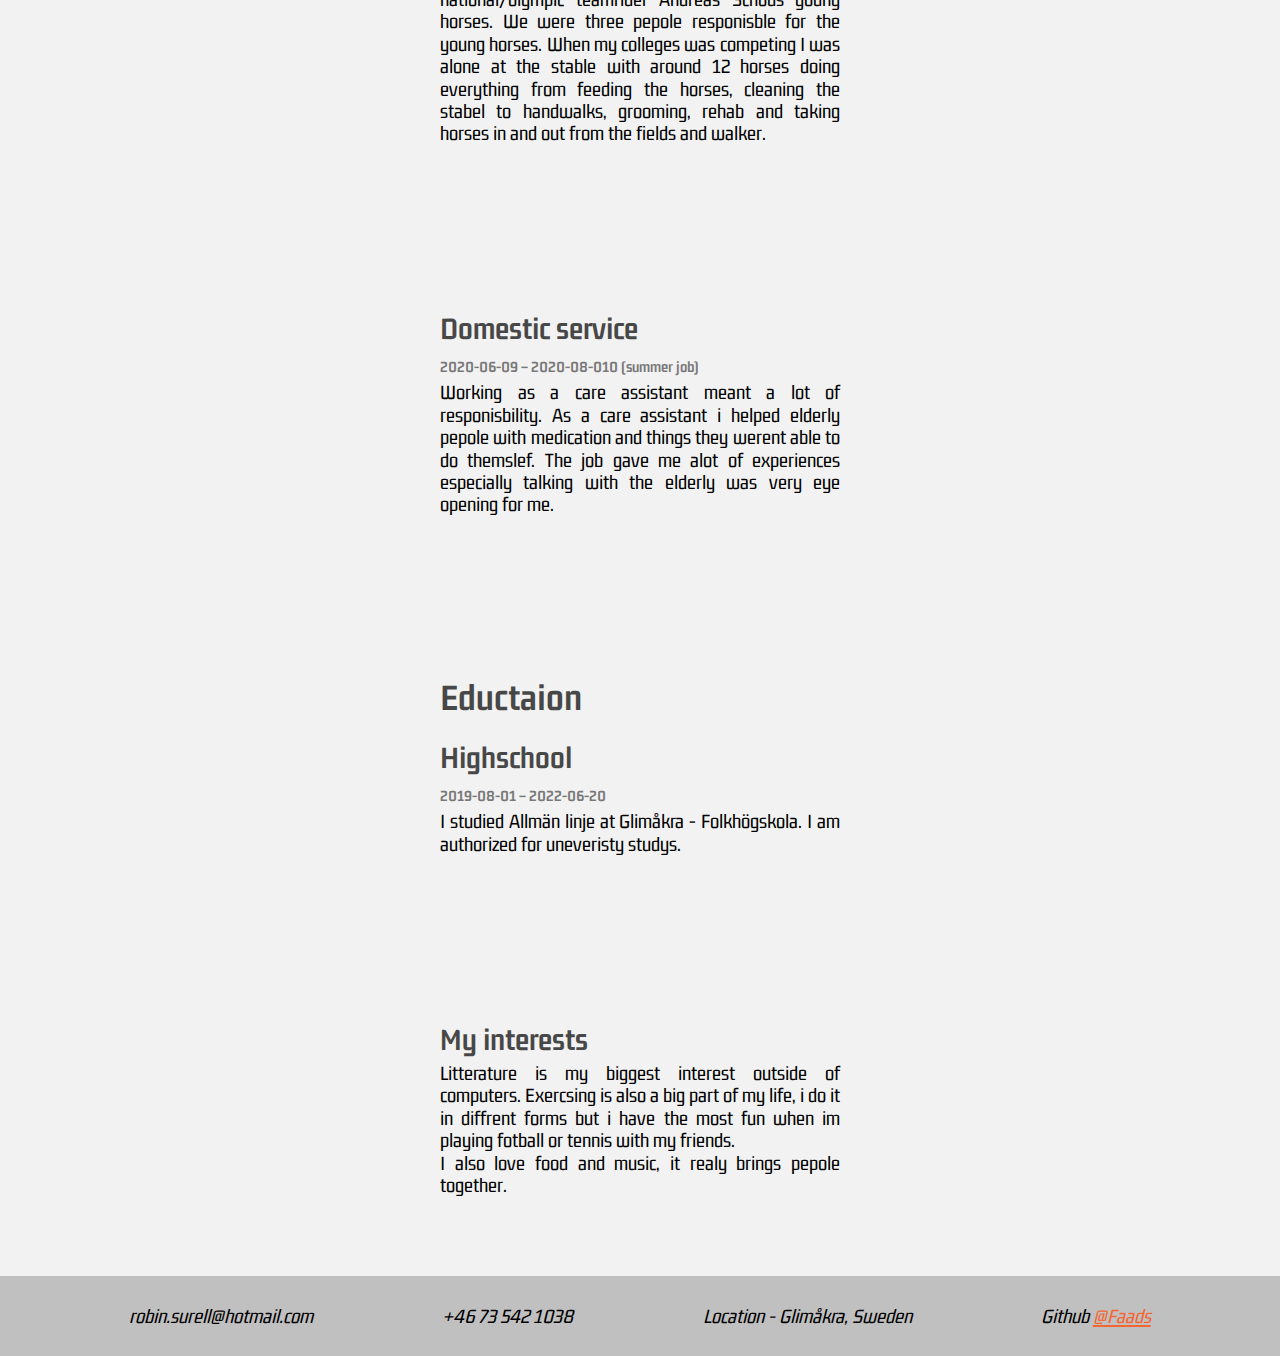
==== commit dc438ed8: "finiched text at main page" ====
--- a/index.html
+++ b/index.html
@@ -52,7 +52,7 @@
             <article class="headerChild padding">
                 <h3 class="upperCase">Ballingslöv</h3>
                 <h4>2020-02-18 – 2020-05-08 (summer job)</h4>
-                <p> My time at <a href="https://www.ballingslov.se/" target="_blank">Ballingslöv</a> Was the most fun  I’ve had at a work. My boss gave me a lot of freedom and a lot of responsibility. My main assignment was to revive and sort countertops and handle reclamations. It was a lot of  We received a daily delivery 
+                <p> My time at <a href="https://www.ballingslov.se/" target="_blank">Ballingslöv</a> Was the most fun  I’ve had at a work. My boss gave me a lot of freedom and a lot of responsibility. My main assignment was to revive and sort countertops and handle reclamations. It Freedom under responibility, once we were done with the our countertops i had the oppertunity to chose my work assignments which lead to me getting to learn many of the different jobs at the comapny.
                 </p>
             </article>
         </div>
